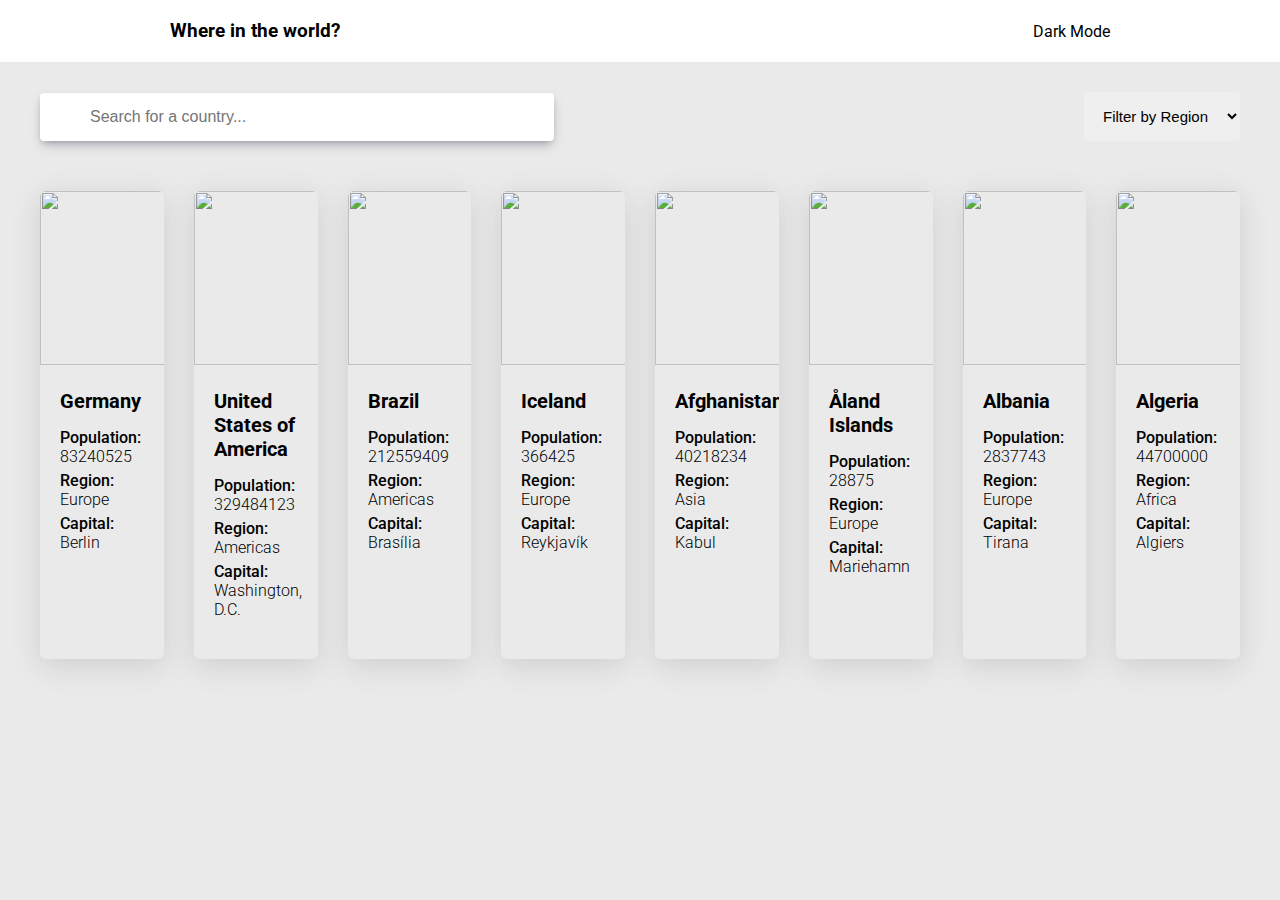
==== CountryApi/index.html @ 1c8a26d0 "task continue" ====
<!DOCTYPE html>
<html lang="en">

<head>
    <meta charset="UTF-8">
    <meta http-equiv="X-UA-Compatible" content="IE=edge">
    <meta name="viewport" content="width=device-width, initial-scale=1.0">
    <title>Document</title>
    <link rel="stylesheet" href="https://cdnjs.cloudflare.com/ajax/libs/font-awesome/6.5.1/css/all.min.css"
        integrity="sha512-DTOQO9RWCH3ppGqcWaEA1BIZOC6xxalwEsw9c2QQeAIftl+Vegovlnee1c9QX4TctnWMn13TZye+giMm8e2LwA=="
        crossorigin="anonymous" referrerpolicy="no-referrer" />
    <link rel="stylesheet" href="./style.css">
</head>

<body>
    <div class="world-header">
        <h3>Where in the world?</h3>
        <div class="header-right">
            <i class="fa-solid fa-moon"></i>
            <p>Dark Mode</p>
        </div>
    </div>
    <div class="container">
        <div class="world-input">
            <div class="input-left">
                <i class="fa-solid fa-magnifying-glass"></i>
                <input type="text" placeholder="Search for a country...">
            </div>
            <div class="input-right">
                <select name="countries" id="country">
                    <option value="Country" selected="true" disabled="disabled">Filter by Region</option>
                    <option value="Africa">Africa</option>
                    <option value="America">America</option>
                    <option value="Asia">Asia</option>
                    <option value="Europe">Europe</option>
                    <option value="Oceania">Oceania</option>
                </select>
            </div>
        </div>
        <div class="world-flags">
            <!-- <div class="world">
                <div class="world-img">
                    <img src="./assets/images/germany.png" alt="">
                </div>
                <div class="world-info-name">
                    <div class="world-name">
                        Germany
                    </div>
                    <div class="world-info">
                        <ul>
                            <li>Population: <span>81 000 000</span></li>
                            <li>Region: <span>Oceania</span></li>
                            <li>Capital: <span>Berlin</span></li>
                        </ul>
                    </div>
                </div>
            </div>
            <div class="world">
                <div class="world-img">
                    <img src="./assets/images/usa.png" alt="">
                </div>
                <div class="world-info-name">
                    <div class="world-name">
                        USA
                    </div>
                    <div class="world-info">
                        <ul>
                            <li>Population: <span>81 000 000</span></li>
                            <li>Region: <span>Oceania</span></li>
                            <li>Capital: <span>Berlin</span></li>
                        </ul>
                    </div>
                </div>
            </div>
            <div class="world">
                <div class="world-img">
                    <img src="./assets/images/brasil.png" alt="">
                </div>
                <div class="world-info-name">
                    <div class="world-name">
                        Brasil
                    </div>
                    <div class="world-info">
                        <ul>
                            <li>Population: <span>81 000 000</span></li>
                            <li>Region: <span>Oceania</span></li>
                            <li>Capital: <span>Berlin</span></li>
                        </ul>
                    </div>
                </div>
            </div>
            <div class="world">
                <div class="world-img">
                    <img src="./assets/images/iceland.png" alt="">
                </div>
                <div class="world-info-name">
                    <div class="world-name">
                        Iceland
                    </div>
                    <div class="world-info">
                        <ul>
                            <li>Population: <span>81 000 000</span></li>
                            <li>Region: <span>Europe</span></li>
                            <li>Capital: <span>Berlin</span></li>
                        </ul>
                    </div>
                </div>
            </div> -->
        </div>
    </div>

    <script src="./app.js"></script>
</body>

</html>
---- CountryApi/style.css ----
@import url('https://fonts.googleapis.com/css2?family=Roboto:wght@100;300;400;500;700;900&display=swap');

* {
    margin: 0;
    padding: 0;
    box-sizing: border-box;
}

html {
    font-family: 'Roboto', sans-serif;
}

ul {
    list-style: none;
}

body {
    background-color: #8080802b;
}

.dark-mode {
    background-color: black;
    color: #fff;
}

/* .light-mode {
    background-color: white;
    color: black;
} */

.container {
    width: 1200px;
    margin: 0px auto;
}

.world-header {
    display: flex;
    background-color: white;
    justify-content: space-between;
    align-items: center;
    padding: 20px 170px;
    margin-bottom: 30px;
}

.header-right {
    display: flex;
    align-items: center;
    gap: 8px;
    cursor: pointer;
}

.world-input {
    position: relative;
    display: flex;
    justify-content: space-between;
    align-items: center;
    margin-bottom: 50px;
}

.input-left i {
    color: gray;
    position: absolute;
    top: 15px;
    left: 15px;
}

.input-left input {
    padding: 15px 0 15px 50px;
    width: 200%;
    border: none;
    box-shadow: rgba(50, 50, 93, 0.25) 0px 6px 12px -2px, rgba(0, 0, 0, 0.3) 0px 3px 7px -3px;
    border-radius: 4px;
    font-size: 16px;
}

.input-right #country {
    padding: 15px;
    border: none;
    border-radius: 4px;
    font-size: 15px;
}

.world-flags {
    display: flex;
    gap: 30px;
}

.world {
    box-shadow: rgba(100, 100, 111, 0.2) 0px 7px 29px 0px;
    border-radius: 6px;
    overflow: hidden;
}

.world-name {
    font-weight: 700;
    font-size: 20px;
    margin-bottom: 15px;
}

.world-img img {
    width: 290px;
    height: 174px;
}

.world-info-name {
    padding: 20px 20px 40px 20px;
}

.world-info ul {
    font-weight: 500;
    display: flex;
    flex-direction: column;
    gap: 5px;
}

.world-info ul li span {
    font-weight: 300;
}
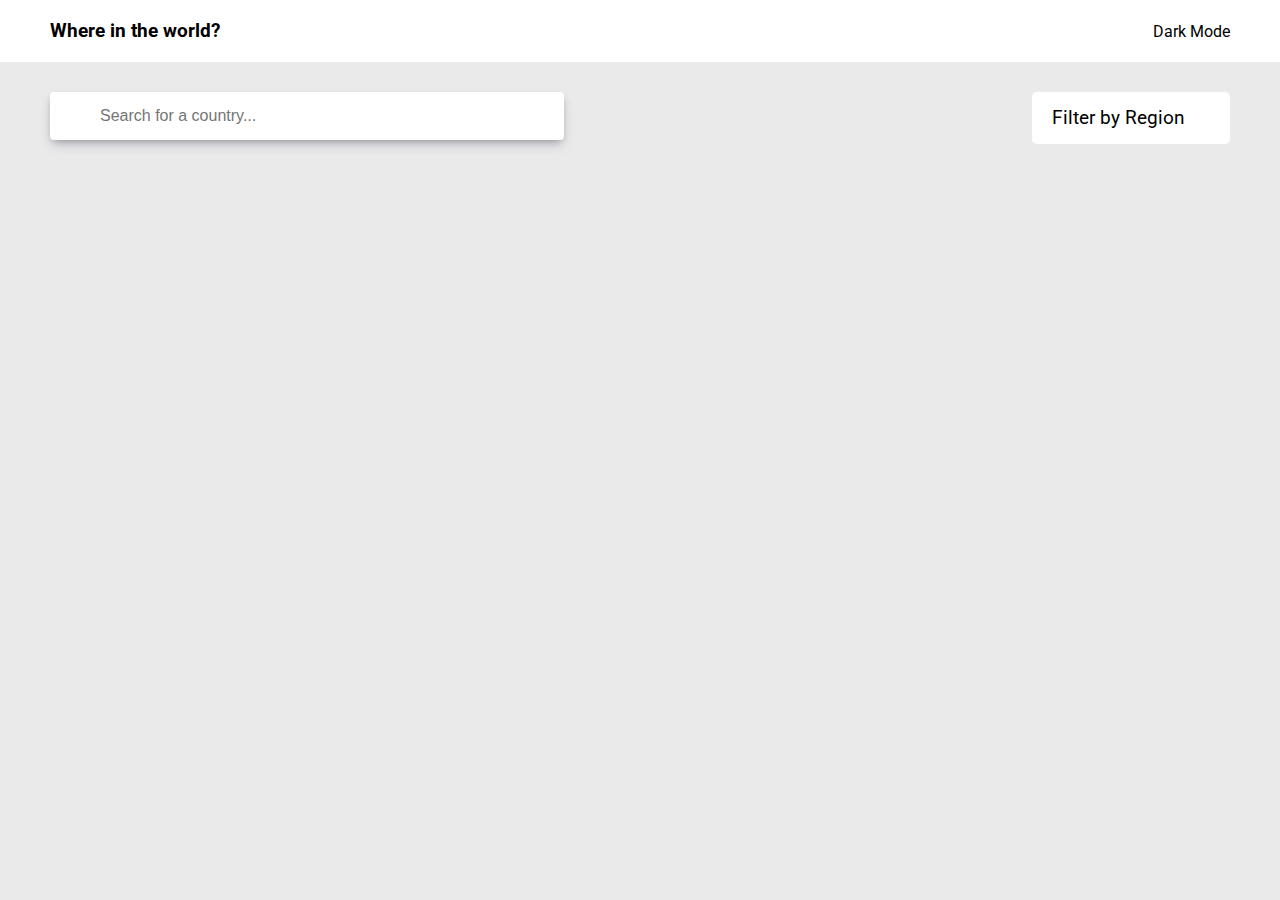
==== commit cdb04118: "CountryApi task end" ====
--- a/CountryApi/index.html
+++ b/CountryApi/index.html
@@ -1,5 +1,5 @@
 <!DOCTYPE html>
-<html lang="en">
+<html lang="en" class="">
 
 <head>
     <meta charset="UTF-8">
@@ -13,99 +13,34 @@
 </head>
 
 <body>
-    <div class="world-header">
-        <h3>Where in the world?</h3>
-        <div class="header-right">
-            <i class="fa-solid fa-moon"></i>
-            <p>Dark Mode</p>
+    <div class="container">
+        <div class="world-header">
+            <h3>Where in the world?</h3>
+            <div class="header-right">
+                <i class="fa-solid fa-moon"></i>
+                <p>Dark Mode</p>
+            </div>
         </div>
-    </div>
-    <div class="container">
         <div class="world-input">
             <div class="input-left">
                 <i class="fa-solid fa-magnifying-glass"></i>
-                <input type="text" placeholder="Search for a country...">
+                <input id="searchInput" type="text" placeholder="Search for a country...">
             </div>
             <div class="input-right">
-                <select name="countries" id="country">
-                    <option value="Country" selected="true" disabled="disabled">Filter by Region</option>
-                    <option value="Africa">Africa</option>
-                    <option value="America">America</option>
-                    <option value="Asia">Asia</option>
-                    <option value="Europe">Europe</option>
-                    <option value="Oceania">Oceania</option>
-                </select>
+                <div class="filterBtn">
+                    <h3>Filter by Region</h3>
+                    <i class="fa-solid fa-chevron-up"></i>
+                </div>
+                <ul class="filterList hidden">
+                    <Li data-region = "Africa">Africa</Li>
+                    <Li data-region = "America">America</Li>
+                    <Li data-region = "Asia">Asia</Li>
+                    <Li data-region = "Europe">Europe</Li>
+                    <Li data-region = "Oceania">Oceania</Li>
+                </ul>
             </div>
         </div>
         <div class="world-flags">
-            <!-- <div class="world">
-                <div class="world-img">
-                    <img src="./assets/images/germany.png" alt="">
-                </div>
-                <div class="world-info-name">
-                    <div class="world-name">
-                        Germany
-                    </div>
-                    <div class="world-info">
-                        <ul>
-                            <li>Population: <span>81 000 000</span></li>
-                            <li>Region: <span>Oceania</span></li>
-                            <li>Capital: <span>Berlin</span></li>
-                        </ul>
-                    </div>
-                </div>
-            </div>
-            <div class="world">
-                <div class="world-img">
-                    <img src="./assets/images/usa.png" alt="">
-                </div>
-                <div class="world-info-name">
-                    <div class="world-name">
-                        USA
-                    </div>
-                    <div class="world-info">
-                        <ul>
-                            <li>Population: <span>81 000 000</span></li>
-                            <li>Region: <span>Oceania</span></li>
-                            <li>Capital: <span>Berlin</span></li>
-                        </ul>
-                    </div>
-                </div>
-            </div>
-            <div class="world">
-                <div class="world-img">
-                    <img src="./assets/images/brasil.png" alt="">
-                </div>
-                <div class="world-info-name">
-                    <div class="world-name">
-                        Brasil
-                    </div>
-                    <div class="world-info">
-                        <ul>
-                            <li>Population: <span>81 000 000</span></li>
-                            <li>Region: <span>Oceania</span></li>
-                            <li>Capital: <span>Berlin</span></li>
-                        </ul>
-                    </div>
-                </div>
-            </div>
-            <div class="world">
-                <div class="world-img">
-                    <img src="./assets/images/iceland.png" alt="">
-                </div>
-                <div class="world-info-name">
-                    <div class="world-name">
-                        Iceland
-                    </div>
-                    <div class="world-info">
-                        <ul>
-                            <li>Population: <span>81 000 000</span></li>
-                            <li>Region: <span>Europe</span></li>
-                            <li>Capital: <span>Berlin</span></li>
-                        </ul>
-                    </div>
-                </div>
-            </div> -->
         </div>
     </div>
 
--- a/CountryApi/style.css
+++ b/CountryApi/style.css
@@ -18,19 +18,13 @@
     background-color: #8080802b;
 }
 
-.dark-mode {
+.dark {
     background-color: black;
     color: #fff;
 }
 
-/* .light-mode {
-    background-color: white;
-    color: black;
-} */
-
-.container {
-    width: 1200px;
-    margin: 0px auto;
+.hidden{
+    visibility: hidden;
 }
 
 .world-header {
@@ -38,7 +32,7 @@
     background-color: white;
     justify-content: space-between;
     align-items: center;
-    padding: 20px 170px;
+    padding: 20px 50px;
     margin-bottom: 30px;
 }
 
@@ -53,15 +47,15 @@
     position: relative;
     display: flex;
     justify-content: space-between;
-    align-items: center;
     margin-bottom: 50px;
+    padding: 0 50px;
 }
 
 .input-left i {
     color: gray;
     position: absolute;
     top: 15px;
-    left: 15px;
+    left: 65px;
 }
 
 .input-left input {
@@ -73,16 +67,43 @@
     font-size: 16px;
 }
 
-.input-right #country {
-    padding: 15px;
-    border: none;
-    border-radius: 4px;
-    font-size: 15px;
+.input-right .filterBtn{
+    display: flex;
+    align-items: center;
+    gap: 25px;
+    background-color: white;
+    border-radius: 5px;
+    margin-bottom: 5px;
+    padding: 15px 20px;
+    cursor: pointer;
+}
+
+.input-right .filterBtn h3{
+    font-weight: 400;
+}
+
+.input-right ul{
+    overflow: hidden;
+    border-radius: 5px;
+    /* visibility: hidden; */
+}
+
+.input-right ul li{
+    background-color: white;
+    padding: 15px 20px;
+    cursor: pointer;
+}
+
+.input-right ul li:hover{
+    background-color: rgb(151 151 151 / 61%);
 }
 
 .world-flags {
-    display: flex;
+    display: grid;
+    grid-template-columns: repeat(4,1fr);
     gap: 30px;
+    padding: 0 50px;
+    margin-bottom: 50px;
 }
 
 .world {
@@ -97,9 +118,13 @@
     margin-bottom: 15px;
 }
 
+.world-img{
+    height: 220px;
+}
+
 .world-img img {
-    width: 290px;
-    height: 174px;
+    width: 100%;
+    height: 100%;
 }
 
 .world-info-name {
